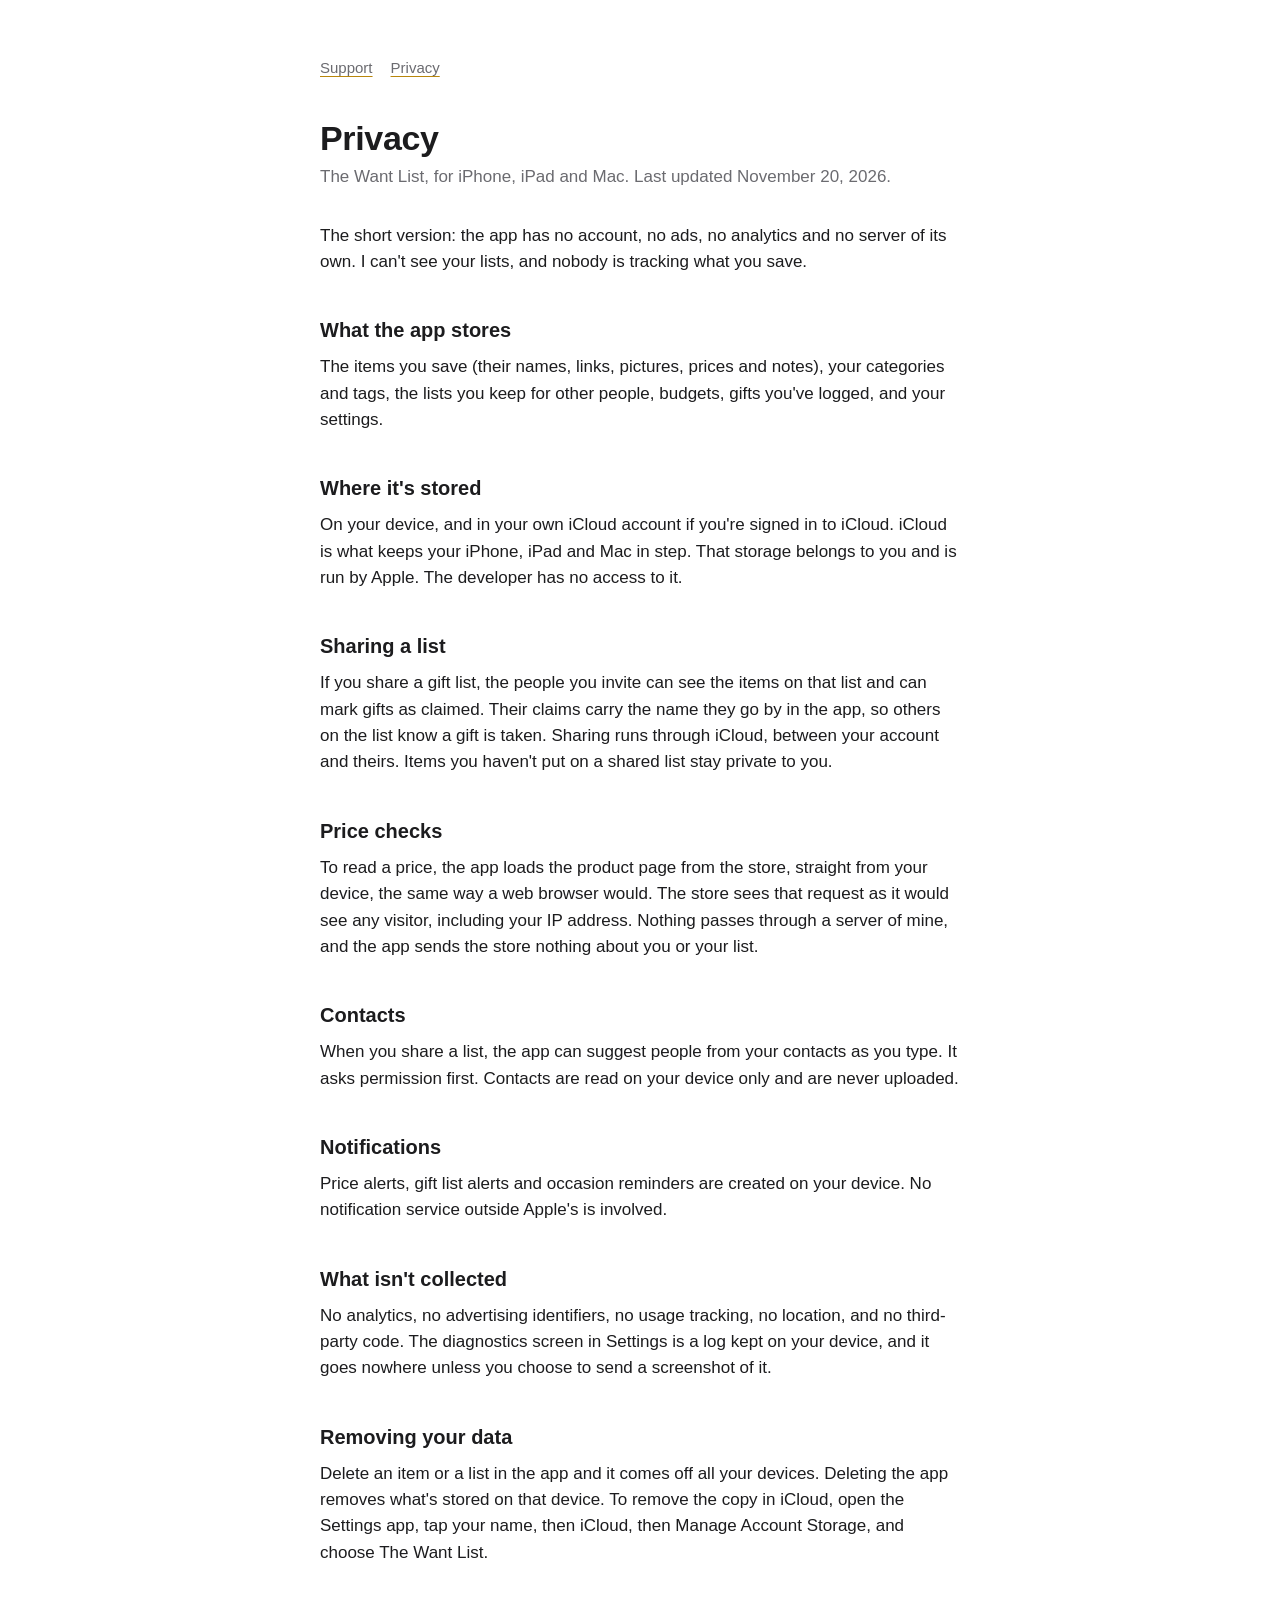
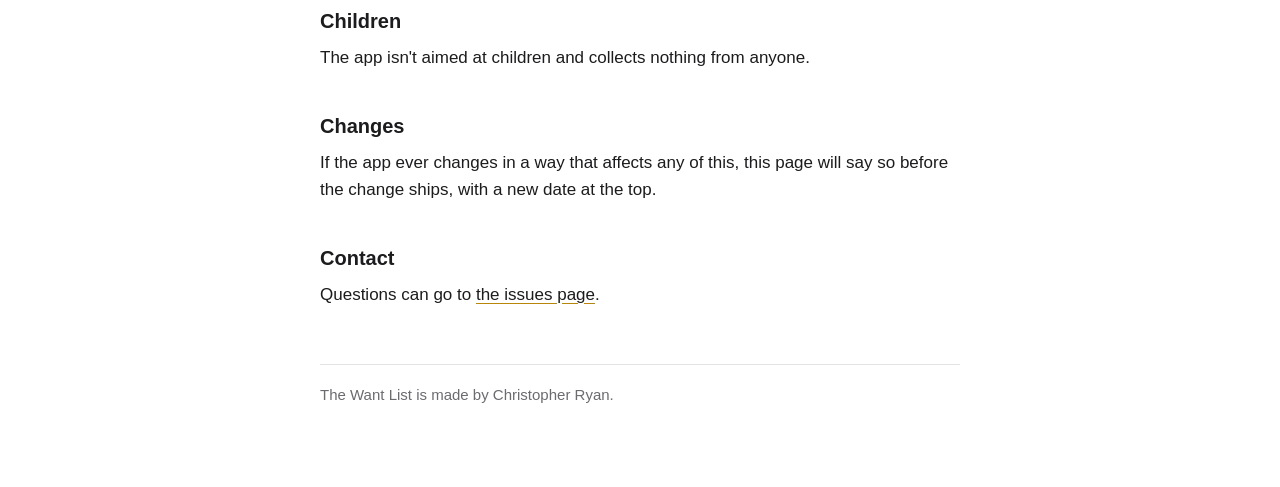
==== privacy.html @ 434f6b30 "Support and privacy pages" ====
<!doctype html>
<html lang="en">
<head>
<meta charset="utf-8">
<meta name="viewport" content="width=device-width, initial-scale=1">
<title>Privacy · The Want List</title>
<link rel="stylesheet" href="style.css">
</head>
<body>
<main>
<nav><a href="index.html">Support</a><a href="privacy.html">Privacy</a></nav>
<h1>Privacy</h1>
<p class="sub">The Want List, for iPhone, iPad and Mac. Last updated November 20, 2026.</p>

<p>The short version: the app has no account, no ads, no analytics and no server of its own. I can't see your lists, and nobody is tracking what you save.</p>

<h2>What the app stores</h2>
<p>The items you save (their names, links, pictures, prices and notes), your categories and tags, the lists you keep for other people, budgets, gifts you've logged, and your settings.</p>

<h2>Where it's stored</h2>
<p>On your device, and in your own iCloud account if you're signed in to iCloud. iCloud is what keeps your iPhone, iPad and Mac in step. That storage belongs to you and is run by Apple. The developer has no access to it.</p>

<h2>Sharing a list</h2>
<p>If you share a gift list, the people you invite can see the items on that list and can mark gifts as claimed. Their claims carry the name they go by in the app, so others on the list know a gift is taken. Sharing runs through iCloud, between your account and theirs. Items you haven't put on a shared list stay private to you.</p>

<h2>Price checks</h2>
<p>To read a price, the app loads the product page from the store, straight from your device, the same way a web browser would. The store sees that request as it would see any visitor, including your IP address. Nothing passes through a server of mine, and the app sends the store nothing about you or your list.</p>

<h2>Contacts</h2>
<p>When you share a list, the app can suggest people from your contacts as you type. It asks permission first. Contacts are read on your device only and are never uploaded.</p>

<h2>Notifications</h2>
<p>Price alerts, gift list alerts and occasion reminders are created on your device. No notification service outside Apple's is involved.</p>

<h2>What isn't collected</h2>
<p>No analytics, no advertising identifiers, no usage tracking, no location, and no third-party code. The diagnostics screen in Settings is a log kept on your device, and it goes nowhere unless you choose to send a screenshot of it.</p>

<h2>Removing your data</h2>
<p>Delete an item or a list in the app and it comes off all your devices. Deleting the app removes what's stored on that device. To remove the copy in iCloud, open the Settings app, tap your name, then iCloud, then Manage Account Storage, and choose The Want List.</p>

<h2>Children</h2>
<p>The app isn't aimed at children and collects nothing from anyone.</p>

<h2>Changes</h2>
<p>If the app ever changes in a way that affects any of this, this page will say so before the change ships, with a new date at the top.</p>

<h2>Contact</h2>
<p>Questions can go to <a href="https://github.com/ignivomous/the-want-list/issues">the issues page</a>.</p>

<footer>The Want List is made by Christopher Ryan.</footer>
</main>
</body>
</html>
---- style.css ----
:root { color-scheme: light dark; --ink: #1c1c1e; --soft: #6b6b70; --ground: #ffffff; --line: #e3e3e6; --accent: #b8860b; }
@media (prefers-color-scheme: dark) { :root { --ink: #f2f2f4; --soft: #9a9aa0; --ground: #0e0e10; --line: #2a2a2e; --accent: #ffd60a; } }
* { box-sizing: border-box; }
body { margin: 0; background: var(--ground); color: var(--ink); font: 17px/1.55 -apple-system, BlinkMacSystemFont, "Helvetica Neue", Arial, sans-serif; -webkit-text-size-adjust: 100%; }
main { max-width: 680px; margin: 0 auto; padding: 56px 20px 80px; }
h1 { font-size: 34px; line-height: 1.15; margin: 0 0 6px; letter-spacing: -0.01em; }
h2 { font-size: 20px; margin: 40px 0 8px; }
p, li { margin: 0 0 12px; }
ul { padding-left: 22px; margin: 0 0 12px; }
a { color: inherit; text-decoration-color: var(--accent); text-underline-offset: 3px; }
.sub { color: var(--soft); margin-bottom: 32px; }
nav { margin-bottom: 40px; font-size: 15px; color: var(--soft); }
nav a { margin-right: 18px; }
footer { margin-top: 56px; padding-top: 18px; border-top: 1px solid var(--line); color: var(--soft); font-size: 15px; }
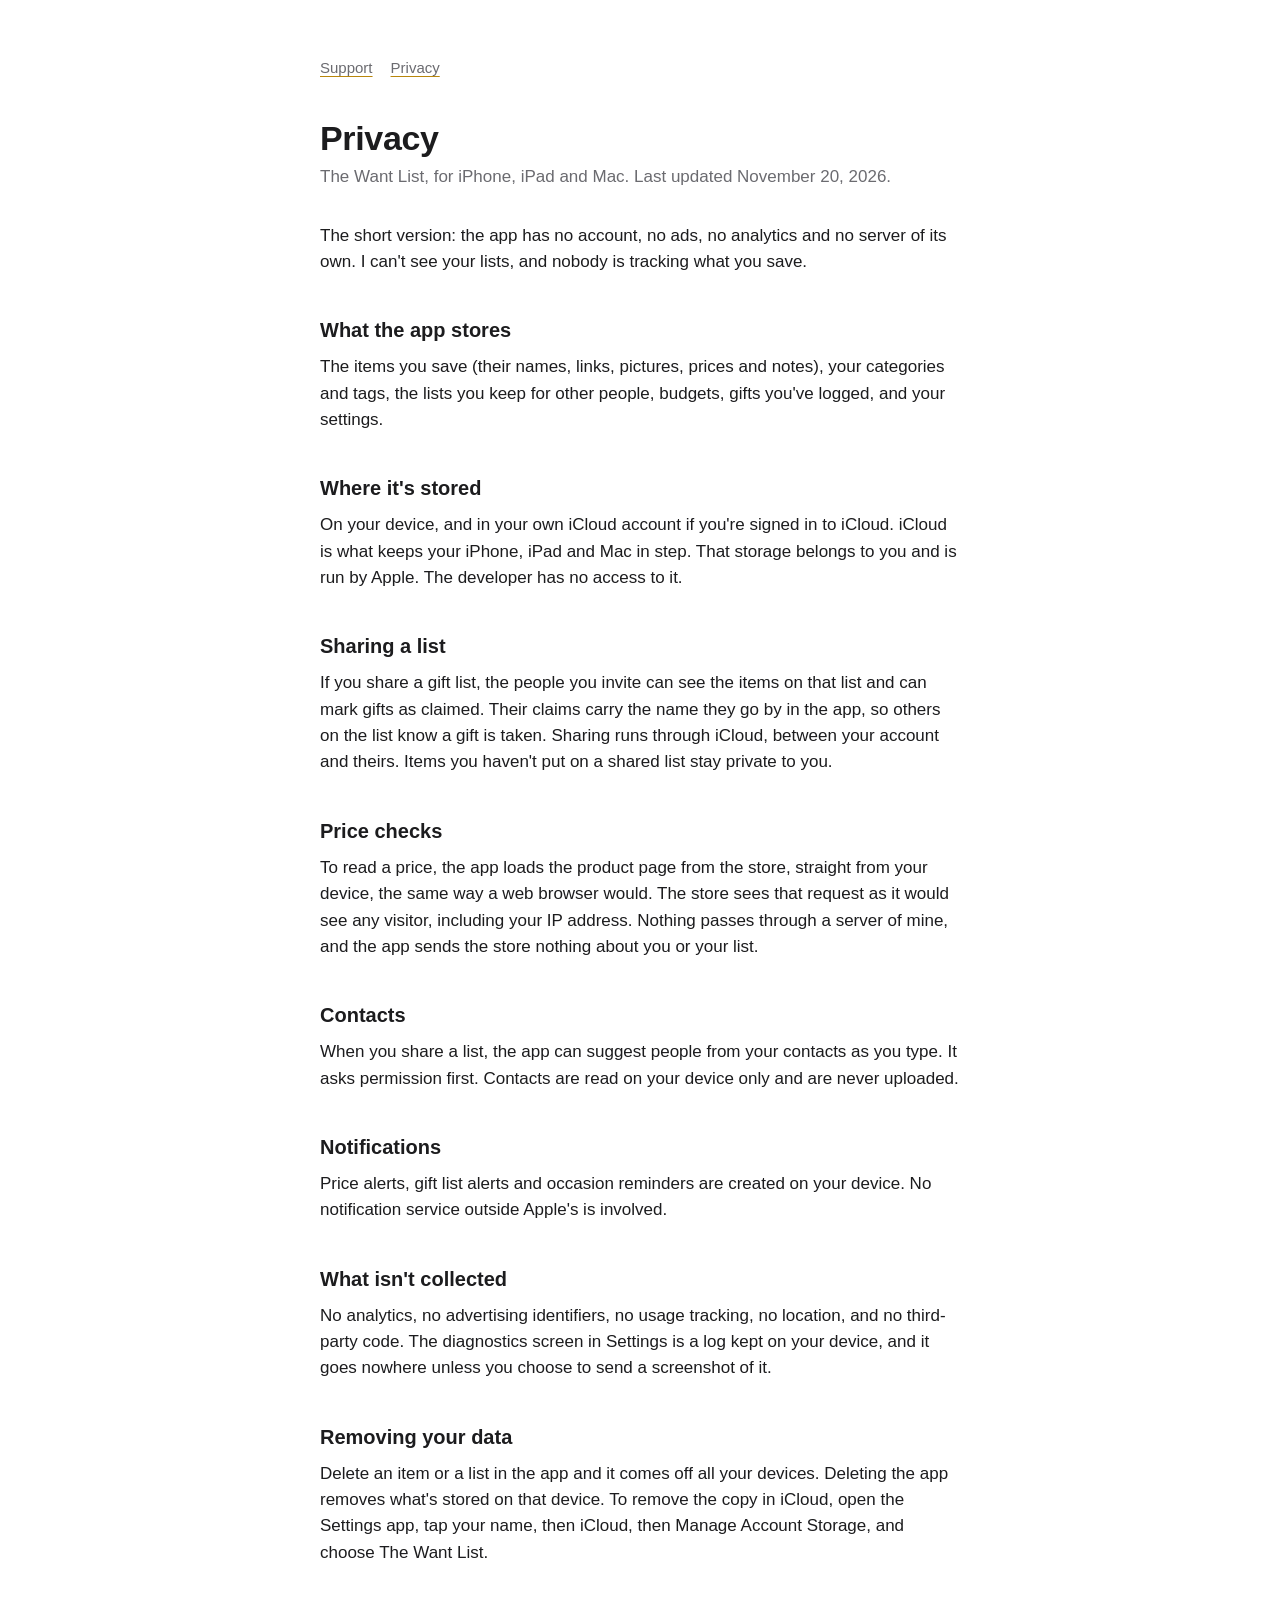
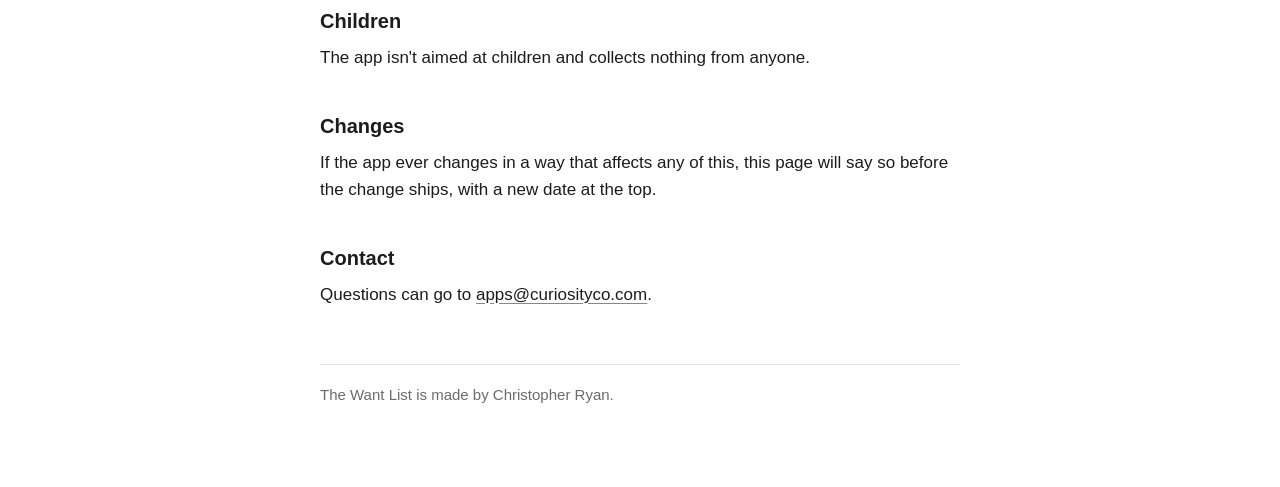
==== commit 7a2872cc: "Update the support and privacy pages" ====
--- a/privacy.html
+++ b/privacy.html
@@ -45,7 +45,7 @@
 <p>If the app ever changes in a way that affects any of this, this page will say so before the change ships, with a new date at the top.</p>
 
 <h2>Contact</h2>
-<p>Questions can go to <a href="https://github.com/ignivomous/the-want-list/issues">the issues page</a>.</p>
+<p>Questions can go to <a href="mailto:apps@curiosityco.com">apps@curiosityco.com</a>.</p>
 
 <footer>The Want List is made by Christopher Ryan.</footer>
 </main>
